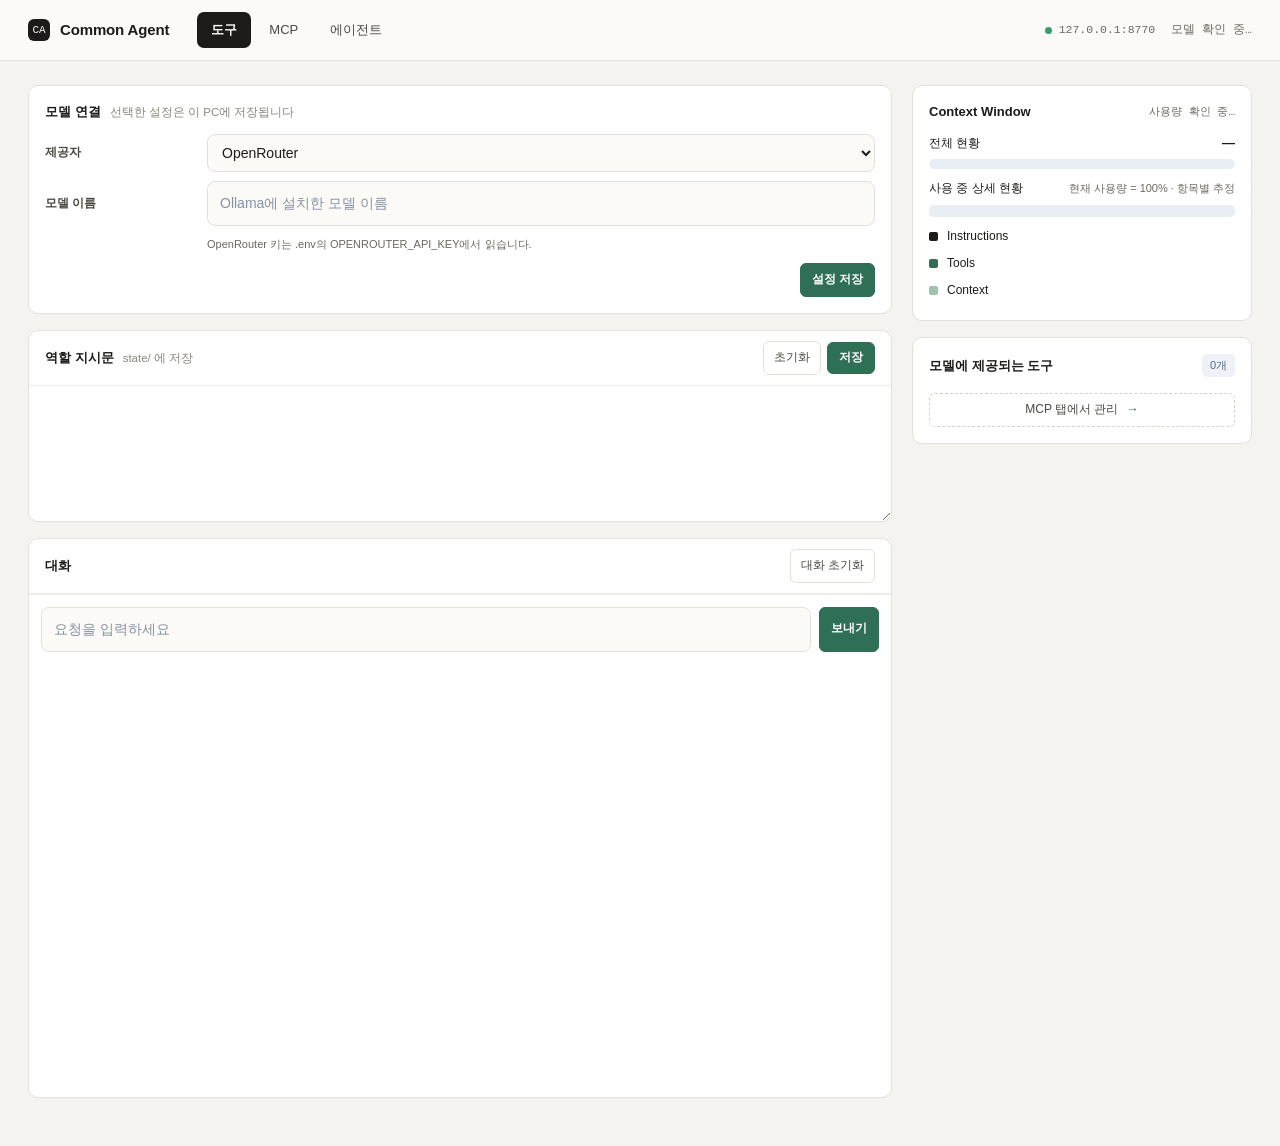
==== static/index.html @ 2d4fa10e "MCP 헤더·고정 인자·JSON 추가, 웹 검색 404 수정, 지침 팝업, HTML 미리보기 - MCP: 원격 서버 headers, stdio env, fixed_args(도구 인" ====
<!DOCTYPE html>
<html lang="ko">
<head>
<meta charset="utf-8">
<meta name="viewport" content="width=device-width, initial-scale=1">
<title>Common Agent</title>
<meta name="theme-color" content="#1428a0">
<link rel="icon" type="image/svg+xml" href="/static/favicon.svg">
<link rel="alternate icon" href="/static/favicon.ico">
<link rel="apple-touch-icon" sizes="180x180" href="/static/apple-touch-icon.png">
<link rel="manifest" href="/static/manifest.json">
<link rel="stylesheet" href="/static/style.css?v=agents-grid-18">
</head>
<body>
<header class="top">
  <div class="top-inner">
    <div class="brand"><span class="brand-mark">CA</span><span class="brand-name">Common Agent</span></div>
    <nav class="tabs" aria-label="주요 탭">
      <button class="tab on" data-tab="tools" aria-current="page">도구</button>
      <button class="tab" data-tab="mcp">MCP</button>
      <button class="tab" data-tab="agents" id="tabAgents">에이전트</button>
    </nav>
    <div class="top-meta"><span class="local-status"><i></i>127.0.0.1:8770</span><span id="headerModel">모델 확인 중…</span></div>
  </div>
</header>
<div id="errors" class="errors" role="alert" hidden></div>

<main class="panel on tools-layout" data-panel="tools">
  <section class="tools-main">
    <section class="card llm-settings-card" aria-labelledby="llmSettingsHeading">
      <div class="card-head"><div><h2 id="llmSettingsHeading">모델 연결</h2><span class="subtle">선택한 설정은 이 PC에 저장됩니다</span></div></div>
      <form id="llmSettingsForm" class="llm-settings-form">
        <label for="llmProvider">제공자</label>
        <select id="llmProvider"><option value="openrouter">OpenRouter</option><option value="ollama">Ollama</option></select>
        <label for="llmModel">모델 이름</label>
        <input id="llmModel" type="text" maxlength="160" autocomplete="off" placeholder="Ollama에 설치한 모델 이름" required>
        <div id="ollamaSettings" class="llm-ollama-settings" hidden>
          <label for="ollamaBaseUrl">Ollama API 주소</label>
          <input id="ollamaBaseUrl" type="text" inputmode="url" autocomplete="url" placeholder="http://localhost:11434/v1">
          <p class="hint">Ollama 주소는 앱 서버에서 접근합니다. 운영 서버와 Ollama가 다른 장비라면 localhost 대신 운영 서버에서 접근 가능한 주소를 입력하세요. 도구 호출을 지원하는 모델이 필요합니다.</p>
        </div>
        <p id="openRouterSettings" class="hint">OpenRouter 키는 .env의 OPENROUTER_API_KEY에서 읽습니다.</p>
        <div class="llm-settings-footer"><span id="llmSettingsNote" class="meta" aria-live="polite"></span><button class="primary" id="saveLlmSettings" type="submit">설정 저장</button></div>
      </form>
    </section>
    <section class="card prompt-card" id="roleCard">
      <div class="card-head"><div><h2>역할 지시문</h2><span class="subtle">state/ 에 저장</span></div><div class="head-actions"><button class="ghost" id="resetPrompt">초기화</button><button class="primary compact" id="savePrompt">저장</button></div></div>
      <label for="prompt" class="sr-only">AI가 요청을 처리할 때 따르는 역할 지시문</label>
      <textarea id="prompt" rows="5"></textarea>
    </section>

    <section class="card conversation-card">
      <div class="card-head"><div class="conversation-title"><h2>대화</h2><span class="subtle" id="chatCount"></span></div><button class="ghost" id="resetChat">대화 초기화</button></div>
      <div id="chatLog" class="chat-log" aria-label="저장된 대화"></div>
      <div id="answer" class="answer" aria-live="polite" hidden></div>
      <div id="calls" class="calls"></div>
      <label class="sr-only" for="message">도구를 사용해 처리할 요청</label>
      <div class="ask"><input id="message" type="text" placeholder="요청을 입력하세요" autocomplete="off"><button class="primary" id="send">보내기</button></div>
    </section>
  </section>

  <aside class="tools-sidebar">
    <section class="card context-card" id="contextCard" aria-labelledby="contextHeading">
    <div class="card-head"><h2 id="contextHeading">Context Window</h2><span class="section-tag" id="contextModel">사용량 확인 중…</span></div>
    <div class="context-row"><span>전체 현황</span><strong id="contextTotal">—</strong></div>
    <div class="context-track" id="contextCapacity" role="progressbar" tabindex="0" aria-label="최대 Context Window 대비 사용량" aria-valuemin="0" aria-valuemax="100" aria-valuenow="0" aria-describedby="contextNote">
      <div id="contextUsed" class="context-used"></div>
    </div>
    <div class="context-row"><span>사용 중 상세 현황</span><span class="context-caption">현재 사용량 = 100% · 항목별 추정</span></div>
    <div class="context-stack" role="group" aria-label="현재 사용량의 항목별 비중">
      <span id="contextInstructions" class="context-segment cw-instructions" tabindex="0" role="img"></span>
      <span id="contextTools" class="context-segment cw-tools" tabindex="0" role="img"></span>
      <span id="contextHistory" class="context-segment cw-context" tabindex="0" role="img"></span>
    </div>
    <div class="context-legend" aria-label="범례">
      <span id="legendInstructions" tabindex="0"><i class="cw-instructions" aria-hidden="true"></i>Instructions <b></b></span>
      <span id="legendTools" tabindex="0"><i class="cw-tools" aria-hidden="true"></i>Tools <b></b></span>
      <span id="legendContext" tabindex="0"><i class="cw-context" aria-hidden="true"></i>Context <b></b></span>
    </div>
    <p class="hint context-note" id="contextNote" aria-live="polite"></p>
    <div id="contextTooltip" class="context-tooltip" role="tooltip" hidden></div>
    </section>
    <section class="card active-tools-card">
      <div class="card-head"><h2>모델에 제공되는 도구</h2><span class="count" id="chipTools">0개</span></div>
      <div id="activeToolList" class="active-tool-list"></div>
      <button class="manage-link" id="goMcp">MCP 탭에서 관리 <span aria-hidden="true">→</span></button>
    </section>
  </aside>
</main>

<main class="panel mcp-layout" data-panel="mcp">
  <section class="mcp-main-column">
    <section class="card"><div class="card-head"><div><h2>MCP 서버</h2><span class="subtle">mcp_catalog.json · mcp_config.json</span></div></div><div id="mcpList" class="mcp-server-list"></div><p id="mcpNote" class="meta" aria-live="polite"></p></section>
    <section class="card" id="mcpAddCard"><div class="card-head"><div><h2>원격 서버 추가</h2><span class="subtle">Streamable HTTP</span></div></div>
      <form id="mcpAddForm" class="mcp-add">
        <label for="mcpName">서버 이름</label><input id="mcpName" type="text" maxlength="40" placeholder="예: my-docs" autocomplete="off" required>
        <label for="mcpUrl">서버 주소</label><input id="mcpUrl" type="text" inputmode="url" placeholder="https://example.com/mcp?key=${API_KEY}" autocomplete="off" required>
        <label for="mcpHeaders">추가 헤더 <span class="subtle">(선택)</span></label><textarea id="mcpHeaders" rows="3" spellcheck="false" autocomplete="off" placeholder="Authorization: Bearer ${API_KEY}&#10;X-Api-Key: ${MY_KEY}"></textarea>
        <label for="mcpFixedArgs">고정 인자 <span class="subtle">(선택)</span></label><textarea id="mcpFixedArgs" rows="2" spellcheck="false" autocomplete="off" placeholder="api_key: ${EXAMPLE_API_KEY}"></textarea>
        <div class="mcp-add-footer"><span>키는 주소나 헤더 값에 <code>${변수명}</code>으로 지정하면 연결 시 .env에서 읽습니다. 헤더는 한 줄에 하나, <code>이름: 값</code> 형식입니다. 고정 인자는 서버가 도구 인자로 인증값(<code>api_key</code> 등)을 받을 때 쓰며, 모든 도구 호출에 자동으로 들어가고 AI에게는 보이지 않습니다.</span><button class="primary" id="mcpAdd" type="submit">추가</button></div>
      </form>
      <form id="mcpJsonForm" class="mcp-add">
        <label for="mcpJson">JSON으로 추가</label><textarea id="mcpJson" rows="6" spellcheck="false" autocomplete="off" placeholder='{&#10;  "mcpServers": {&#10;    "my-docs": {&#10;      "url": "http://localhost:8005/mcp",&#10;      "headers": { "Authorization": "Bearer ${API_KEY}" }&#10;    }&#10;  }&#10;}'></textarea>
        <div class="mcp-add-footer"><span>위 칸 대신 <code>mcpServers</code> JSON을 그대로 붙여 넣어도 됩니다. 원격(<code>url</code>) 서버만 가능하고 <code>headers</code>, <code>fixed_args</code>를 함께 읽습니다. 키는 <code>${변수명}</code>으로 적으세요.</span><button class="primary" id="mcpJsonAdd" type="submit">JSON으로 추가</button></div>
      </form>
      <p id="mcpAddNote" class="meta" aria-live="polite"></p>
    </section>
  </section>
  <section class="mcp-tools-column">
    <section class="card"><div class="card-head"><h2>사용 가능한 도구</h2><span id="mergedCount" class="count">0개</span></div><div id="mergedTools" class="merged"></div></section>
    <section class="card excluded-card"><div class="card-head"><div><h2>제외된 도구</h2><span class="subtle">이 앱에서 호출하지 않음</span></div></div><div id="excludedTools" class="excluded-tools"></div></section>
  </section>
</main>

<main class="panel agents-layout" data-panel="agents">
  <aside class="agents-sidebar">
    <section class="card" id="processCard">
      <div class="card-head"><div><h2>에이전트 상태</h2><span class="subtle">연구원 프로세스</span></div><button class="icon-button" id="agentsRefresh" aria-label="에이전트 상태 새로 고침" title="새로 고침">↻</button></div>
      <div id="agentList"></div>
      <div class="head-actions agent-actions"><button class="ghost" id="agentsStartAll">모두 시작</button><button class="ghost" id="agentsStopAll">모두 종료</button></div>
    </section>
    <section class="card" id="filesCard">
      <div class="card-head"><div><h2>연구 자료</h2><span class="subtle">data/research/</span></div><label class="pick" for="fileInput" role="button" tabindex="0">파일 추가</label><input type="file" id="fileInput" accept=".csv,.txt,.json" multiple hidden></div>
      <p class="hint">CSV · TXT · JSON, 파일당 2MB까지</p><div id="fileList" class="files"></div><div id="fileNote" class="meta" aria-live="polite"></div>
    </section>
    <details class="card graph-card" id="progressCard"><summary><span>역할 연결 상태</span></summary>
    <svg id="graph" viewBox="0 0 640 240" role="img" aria-label="연구책임자와 두 연구원 사이의 통신">
  <path class="wire-base" d="M 294.53 61.85 L 165.47 142.15"></path>
  <path class="wire-base" d="M 345.47 61.85 L 474.53 142.15"></path>
  <path class="wire-none" d="M 170 158 L 470 158"></path>
  <rect class="wire-none-bg" x="254" y="145" width="132" height="25" rx="12"></rect>
  <text class="wire-none-tx" x="320" y="162">직접 통신 없음</text>
  <path id="flow" class="flow" d="" hidden></path>
  <circle id="packet" class="packet" r="6" hidden></circle>
  <g class="node" data-role="orchestrator">
    <circle class="halo" cx="320" cy="46" r="30"></circle>
    <circle class="disc" cx="320" cy="46" r="30"></circle>
    <text class="tag" x="320" y="46">책임</text>
    <text class="name" x="320" y="95">연구책임자</text>
    <text class="sub" x="320" y="114" data-sub="orchestrator">상태 확인 중</text>
  </g>
  <g class="node" data-role="research">
    <circle class="halo" cx="140" cy="158" r="30"></circle>
    <circle class="disc" cx="140" cy="158" r="30"></circle>
    <text class="tag" x="140" y="158">조사</text>
    <text class="name" x="140" y="207">자료조사 연구원</text>
    <text class="sub" x="140" y="226" data-sub="research">상태 확인 중</text>
  </g>
  <g class="node" data-role="experiment">
    <circle class="halo" cx="500" cy="158" r="30"></circle>
    <circle class="disc" cx="500" cy="158" r="30"></circle>
    <text class="tag" x="500" y="158">실험</text>
    <text class="name" x="500" y="207">실험수행 연구원</text>
    <text class="sub" x="500" y="226" data-sub="experiment">상태 확인 중</text>
  </g>
</svg>
    <div id="wire" class="wirebox" hidden><div class="wirebox-head"><span class="dir" id="wireDir"></span><span class="kind" id="wireKind"></span></div><pre id="wireText"></pre></div>
    </details>
  </aside>
  <section class="agents-main">
    <section class="card research-card" id="requestCard">
      <div class="card-head"><div><h2>연구 요청</h2><span class="subtle">연구책임자에게 요청</span></div></div>
      <label class="sr-only" for="question">연구 요청</label><textarea id="question" rows="5" placeholder="연구 질문과 조건을 입력하세요"></textarea>
      <div class="runrow"><button class="primary" id="startResearch">연구 시작</button><button class="stop" id="stopResearch" disabled>중지</button></div><div id="researchNote" class="meta" aria-live="polite"></div>
    </section>
    <section class="card prompt-card" id="rolePromptCard">
      <div class="card-head"><div><h2>연구원 지침</h2><span class="subtle" id="rolePromptSummary">state/ 에 저장</span></div>
        <div class="head-actions"><button class="ghost" id="openRolePrompt" type="button" aria-haspopup="dialog">지침 편집</button></div></div>
    </section>
    <dialog id="rolePromptDialog" aria-labelledby="rolePromptTitle">
      <div class="card-head"><div><h2 id="rolePromptTitle">연구원 지침</h2><span class="subtle" id="rolePromptState">state/ 에 저장</span></div>
        <div class="head-actions"><label class="sr-only" for="rolePromptRole">지침을 고칠 연구원</label><select id="rolePromptRole"></select><button class="ghost" id="resetRolePrompt" type="button">기본값으로</button><button class="primary compact" id="saveRolePrompt" type="button">저장</button><button class="ghost" id="closeRolePrompt" type="button" aria-label="닫기">닫기</button></div></div>
      <label for="rolePrompt" class="sr-only">선택한 연구원이 작업할 때 따르는 지침</label>
      <textarea id="rolePrompt" rows="16" maxlength="20000" spellcheck="false"></textarea>
      <p class="hint role-prompt-hint">저장하면 다음 위임부터 적용됩니다(연구원을 다시 띄울 필요 없음). 지침에는 역할 경계와 보고 규칙(실행하지 않은 수치를 만들지 않기 등)이 들어 있으니, 줄이거나 지울 때 확인하세요.</p>
      <div id="rolePromptNote" class="meta role-prompt-note" aria-live="polite"></div>
    </dialog>
    <section class="card" id="followCard" hidden>
      <div class="card-head"><div><h2>이어서 물어보기</h2><span class="subtle">기존 연구 문맥을 사용합니다</span></div><button class="ghost" id="resetSession">새 연구</button></div>
      <div class="qchips" id="followChips"></div>
      <label class="sr-only" for="followQuestion">후속 연구 요청</label><div class="ask"><input id="followQuestion" type="text" autocomplete="off" placeholder="조건을 바꾸거나 추가로 확인할 내용"><button class="primary" id="askFollow">이어서 질문</button></div>
    </section>
    <section class="card log-card" id="logCard"><div class="card-head"><div><h2>연구 진행</h2><span class="subtle">지시 · 보고 · 연구원 작업</span></div><div class="progress-actions"><span class="status" id="graphStatus" aria-live="polite">대기 중</span><button class="stop" id="stopResearchInline" hidden>중지</button></div></div><div id="researchLog" class="chat"></div></section>
  </section>
</main>

<script src="/static/app.js?v=tab-layout-reset-15"></script>
</body>
</html>
---- static/style.css ----
/* Common Agent: full-width role editor and focused conversation/tools workspace. */
:root { --blue:#1428a0; --blue-dark:#0e1c70; --ink:#202c40; --muted:#5b6a80;
  --line:#e0e6ef; --bg:#f5f7fb; --card:#fff; --warn:#b3261e; --soft:#f0f3fa; }
* { box-sizing:border-box; }
[hidden] { display:none !important; }
body { margin:0; background:var(--bg); color:var(--ink);
  font:14px/1.65 -apple-system,BlinkMacSystemFont,"Malgun Gothic","Apple SD Gothic Neo",sans-serif; }
button,input,textarea { font:inherit; }
button { border:1px solid var(--line); padding:8px 13px; min-height:38px;
  border-radius:7px; background:#fff; color:var(--ink); cursor:pointer; font-weight:600; }
button:disabled { cursor:default; opacity:.48; }
button:hover:not(:disabled) { background:var(--soft); }
button:focus-visible,summary:focus-visible,a:focus-visible,.pick:focus-visible {
  outline:3px solid #87a8fa; outline-offset:3px; }
a { color:var(--blue); }
.sr-only { position:absolute; width:1px; height:1px; padding:0; margin:-1px;
  overflow:hidden; clip:rect(0,0,0,0); white-space:nowrap; border:0; }
.top { background:var(--blue); color:#fff; }
.top-inner { display:flex; align-items:center; gap:22px; max-width:1000px;
  padding:12px 24px; margin:auto; }
.brand { font-size:19px; font-weight:750; letter-spacing:-.4px; white-space:nowrap; }
.brand span { display:block; font-size:10px; font-weight:400; color:#c8d2fb; letter-spacing:0; }
.tabs { display:flex; gap:5px; flex:1; }
.tab { border:0; padding:8px 17px; color:#d7e0ff; background:transparent; font-weight:500; }
.tab:hover:not(:disabled) { background:#ffffff18; color:#fff; }
.tab.on,.tab.on:hover:not(:disabled) { background:#fff; color:var(--blue-dark); font-weight:750;
  box-shadow:0 2px 5px #06135b24; }
.chips { display:flex; gap:12px; }
.chip { color:#e0e7ff; font-size:11px; white-space:nowrap; }
.panel { display:none; max-width:960px; margin:auto; padding:25px 24px 64px; }
.panel.on { display:block; }
.page-heading { margin-bottom:22px; }
.eyebrow { font-size:10px; letter-spacing:1.5px; color:var(--blue); font-weight:750; }
h1 { font-size:24px; line-height:1.4; letter-spacing:-.7px; margin:4px 0 6px; }
.page-heading p { margin:0; color:var(--muted); font-size:13px; }
.card { padding:20px; margin-bottom:14px; background:var(--card);
  border:1px solid var(--line); border-radius:12px; min-width:0; }
.card h2 { font-size:16px; line-height:1.5; margin:0; letter-spacing:-.3px; }
.card-head { display:flex; align-items:center; justify-content:space-between; gap:10px; flex-wrap:wrap; margin-bottom:10px; }
.hint { font-size:12px; color:var(--muted); margin:4px 0 13px; line-height:1.7; }
.section-tag { color:#697992; font-size:11px; }
.interaction-card { background:#fdfdff; border-color:#cbd6f2; box-shadow:0 3px 12px #1428a005; }
textarea,input[type=text] { display:block; width:100%; min-width:0; border:1px solid #ccd6e5;
  border-radius:7px; padding:10px 12px; color:var(--ink); background:#fff; font-size:14px; line-height:1.65; }
textarea { resize:vertical; }
textarea:focus,input[type=text]:focus { outline:2px solid #7e98e1; outline-offset:1px; border-color:var(--blue); }
input::placeholder,textarea::placeholder { color:#8591a2; }
.primary { background:var(--blue); color:#fff; border-color:var(--blue); }
.primary:hover:not(:disabled) { background:var(--blue-dark); }
.apply,.pick { background:#edf1fc; border:1px solid #d5dff7; color:var(--blue); }
.apply { margin-top:9px; }
.apply:hover:not(:disabled),.pick:hover { background:#e3eafb; }
.ghost { font-size:12px; color:var(--muted); background:#fff; padding:6px 10px; min-height:32px; font-weight:500; }
.ghost:hover:not(:disabled) { color:var(--blue); border-color:#bfcdec; }
.ask { display:flex; gap:8px; align-items:stretch; }
.ask input { flex:1; }
.ask button { flex-shrink:0; }
.ask .apply { margin:0; }
.meta { margin-top:8px; font-size:12px; color:var(--muted); overflow-wrap:anywhere; }
.meta:empty { display:none; }
.answer { margin-top:16px; padding:14px 16px; border-left:3px solid var(--blue);
  border-radius:0 7px 7px 0; background:#edf2ff; white-space:pre-wrap; overflow-wrap:anywhere; line-height:1.8; }
/* 마크다운으로 그린 글 — pre-wrap을 끄고 요소 간격으로 줄을 나눈다 */
.md { white-space:normal; }
.md > :first-child { margin-top:0; }
.md > :last-child { margin-bottom:0; }
.md p { margin:0 0 8px; }
.md ul,.md ol { margin:0 0 8px; padding-left:22px; }
.md li { margin:2px 0; }
.md h3,.md h4,.md h5,.md h6 { margin:10px 0 4px; font-size:14px; line-height:1.5; }
.md code { padding:1px 5px; border-radius:4px; background:#e3e9fb; font:12.5px/1.6 Consolas,monospace; }
.md pre { margin:6px 0 8px; padding:10px 12px; border-radius:6px; background:#e3e9fb; overflow:auto; }
.md pre code { padding:0; background:transparent; }
.md hr { border:0; border-top:1px solid var(--line); margin:8px 0; }
.md pre.math { font-family:Consolas,monospace; text-align:center; }
.md-table { border-collapse:collapse; margin:4px 0 8px; font-size:12.5px; max-width:100%; display:block; overflow-x:auto; }
.md-table th,.md-table td { border:1px solid #d5dce8; padding:4px 8px; text-align:left; vertical-align:top; white-space:nowrap; }
.md-table th { background:#eef2f8; font-weight:600; }
/* 긴 본문은 접어 두고 [더 보기]로 편다 */
.body.clamp { max-height:300px; overflow:hidden; position:relative; }
.body.clamp::after { content:""; position:absolute; left:0; right:0; bottom:0; height:56px;
  background:linear-gradient(to bottom, transparent, rgba(255,255,255,.95)); pointer-events:none; }
.more-btn { margin-top:6px; min-height:28px; padding:3px 12px; font-size:12px; font-weight:500; color:var(--blue);
  background:#fff; border-color:#d5dff7; }
.hint code { font:12px/1.6 Consolas,monospace; color:#3d4a63; }
.chat-log:empty { display:none; }
.chat-log { margin-top:12px; max-height:420px; overflow-y:auto; display:flex; flex-direction:column; gap:12px; }
.turn { display:flex; flex-direction:column; gap:6px; }
.turn-user { align-self:flex-end; max-width:85%; padding:8px 12px; border-radius:10px 10px 2px 10px;
  background:var(--blue); color:#fff; white-space:pre-wrap; overflow-wrap:anywhere; }
.turn-ai { align-self:flex-start; max-width:95%; padding:10px 13px; border-radius:10px 10px 10px 2px;
  background:#edf2ff; overflow-wrap:anywhere; }
.turn-calls > summary { font-size:12px; color:#50638b; cursor:pointer; }
.turn-calls > summary:hover { color:var(--blue); }
.calls:empty { display:none; }
.calls { margin-top:16px; }
.call { padding:12px 0; border-bottom:1px solid var(--line); font-size:13px; }
.call b { color:var(--blue); font-family:Consolas,monospace; overflow-wrap:anywhere; }
.badge,.count,.connection-status { display:inline-block; padding:2px 8px; border-radius:5px;
  background:#eef2f8; color:#556880; font-size:11px; font-weight:500; }
.badge { margin-left:8px; }
.call pre,.ev pre { margin:8px 0 0; background:#f6f8fc; padding:12px; border-radius:6px;
  font:12px/1.7 Consolas,monospace; white-space:pre-wrap; overflow-wrap:anywhere; }
/* Role instructions stay visible; conversation and tools are side by side. */
#roleCard > .hint { display:block; margin-bottom:10px; }
.tools-workspace { display:grid; grid-template-columns:minmax(0,1fr); gap:14px; align-items:stretch; margin-bottom:14px; }
.tools-workspace > .card { margin-bottom:0; min-width:0; }
.tools-workspace .ask { flex-wrap:wrap; }
.tools-workspace .ask input { flex-basis:100%; }
.tools-workspace .ask button { margin-left:auto; }
.tools-workspace .card-head { align-items:flex-start; }
.tool { border-top:1px solid var(--line); padding:13px 0; }
.tool:last-child { padding-bottom:0; }
.tool-head { display:flex; align-items:center; flex-wrap:wrap; gap:4px 10px; margin-bottom:8px; }
.tool-name { font:600 13px/1.6 Consolas,monospace; color:var(--blue); overflow-wrap:anywhere; }
.tool-meta { color:var(--muted); font-size:11px; }
.tool-editor { padding:0; }
.tool textarea { font-size:13px; padding:7px 10px; line-height:1.5; }
/* API 호출 내역 — 보낸 것(파랑) · 받은 것(회색) · 앱이 실행한 도구(호박) */
.trace-step { margin-top:10px; border:1px solid var(--line); border-radius:7px; overflow:hidden; }
.trace-step summary { padding:9px 12px; background:#f7f9fd; font-size:13px; font-weight:600; cursor:pointer; list-style:none; }
.trace-step summary::-webkit-details-marker { display:none; }
.trace-step summary::before { content:"▸"; display:inline-block; width:14px; color:#8a97ad; transition:transform .15s; }
.trace-step[open] summary::before { transform:rotate(90deg); }
.trace-step.req summary { color:var(--blue); border-left:3px solid var(--blue); }
.trace-step.res summary { color:#46505f; border-left:3px solid #72859d; }
.trace-step.tool summary { color:#956315; border-left:3px solid #c58a21; background:#fdf9f1; }
.trace-sub { display:block; margin:2px 0 0 14px; font-size:11px; font-weight:400; color:var(--muted); overflow-wrap:anywhere; }
.trace-step pre { margin:0; padding:12px 14px; max-height:380px; overflow:auto; border-top:1px solid var(--line);
  font:12px/1.65 Consolas,monospace; white-space:pre-wrap; overflow-wrap:anywhere; background:#fff; color:#3d4a63; }
/* JSON 색 — 키 파랑, 문자열 초록, 숫자 호박, true/false/null 보라, 괄호·쉼표 회색 */
.j-key { color:#1a3fa8; font-weight:600; }
.j-str { color:#1f6f4f; }
.j-num { color:#a5540e; }
.j-lit { color:#7a3fb0; font-weight:600; }
.j-punct { color:#8a97ad; }
.j-label { display:inline-block; margin:2px 0 1px; padding:1px 7px; border-radius:4px; background:#fdf3e4; color:#956315; font-weight:700; }
.edited { color:#956315; background:#fff4d9; border-radius:4px; padding:1px 6px; font-size:10px; }
.notes-path { margin:-3px 0 10px; color:var(--muted); font-size:12px; overflow-wrap:anywhere; }
.notes-path code { font-size:11px; color:var(--ink); }
.notes { overflow-x:auto; }
.notes-table { width:100%; border-collapse:collapse; table-layout:fixed; font-size:13px; }
.notes-table th,.notes-table td { padding:9px 12px; border-bottom:1px solid var(--line); text-align:left; vertical-align:top; overflow-wrap:anywhere; }
.notes-table thead th { background:var(--soft); color:var(--muted); font-size:12px; }
.notes-table th:first-child { width:24%; }
.notes-table tbody th { font-weight:600; }
.notes-table tbody td { color:#55657c; }
.notes-table tbody tr:last-child > * { border-bottom:0; }
.notes-table .empty { text-align:center; }
.empty { padding:18px 12px; color:var(--muted); font-size:13px; border-radius:7px; background:#f6f8fc; text-align:center; }
.server { display:flex; align-items:center; gap:14px; padding:14px 0; border-top:1px solid var(--line); }
.server:last-child { padding-bottom:0; }
.server .body { flex:1; min-width:0; }
.server .body b { display:block; font-size:14px; }
.server .body > span { display:block; font-size:12px; color:var(--muted); overflow-wrap:anywhere; }
.server .body .connection-status { display:inline-block; margin:6px 0 0; font-size:11px; }
.connection-status.connected { color:#236d58; background:#eaf6f0; }
.server > button { flex-shrink:0; }
.mcp-add { display:grid; grid-template-columns:auto minmax(0,1fr); gap:8px 12px; align-items:center; margin-top:4px; }
.mcp-add label { font-size:13px; font-weight:600; }
.mcp-add input, .mcp-add textarea { min-width:0; }
.mcp-add textarea { width:100%; font:12px/1.5 Consolas,monospace; resize:vertical; }
.mcp-add button { grid-column:2; justify-self:end; }
.server .tools { margin-top:3px; font:11px/1.6 Consolas,"Malgun Gothic",monospace; color:#52637b; }
.down { color:#687990; font-size:11px; font-weight:400; margin-left:6px; }
.up-label { color:#236d58; font-size:11px; font-weight:500; margin-left:6px; }
.merged { display:flex; flex-direction:column; }
.merged-tool { padding:13px 0; border-top:1px solid var(--line); }
.merged-head { display:flex; align-items:center; gap:8px; flex-wrap:wrap; }
.merged code { font:600 13px/1.6 Consolas,monospace; color:var(--blue); overflow-wrap:anywhere; }
.merged-tool p { margin:5px 0 0; color:#4e5f76; font-size:13px; overflow-wrap:anywhere; }
.section-links { display:flex; gap:8px 18px; flex-wrap:wrap; margin:-8px 0 18px; }
.section-links a { font-size:12px; color:#50638b; text-decoration:none; border-bottom:1px solid #cbd5e8; }
.section-links a:hover { color:var(--blue); }
.runrow { display:flex; gap:8px; margin-top:10px; }
.runrow .primary { flex:1; }
.stop { color:var(--warn); border-color:#e6c3bf; }
.stop:hover:not(:disabled) { background:#fff0ee; }
.pick { padding:6px 12px; border-radius:6px; font-size:12px; cursor:pointer; white-space:nowrap; }
.file { display:flex; align-items:center; gap:10px; padding:11px 0; border-top:1px solid var(--line); }
.file .nm { flex:1; min-width:0; overflow-wrap:anywhere; font:12px/1.6 Consolas,monospace; }
.file .sz { color:var(--muted); font-size:11px; white-space:nowrap; }
.file .del { border:0; color:#66768c; min-height:30px; width:30px; padding:4px; background:transparent; }
.file .del:hover { color:var(--warn); background:#fff0ee; }
.drop { outline:2px dashed var(--blue); outline-offset:3px; }
.log { display:flex; flex-direction:column; gap:12px; }
.log:empty::before { content:"연구를 시작하면 지시와 보고가 여기에 표시됩니다.";
  padding:18px 12px; text-align:center; background:#f6f8fc; border-radius:7px; color:var(--muted); font-size:13px; }
/* 실행 기록 대화방 — 책임자는 왼쪽(파랑), 연구원은 오른쪽(역할 색), 결론은 가운데(초록) */
.chat { display:flex; flex-direction:column; gap:10px; }
.chat:empty::before { content:"연구를 시작하면 지시와 보고가 대화처럼 쌓입니다.";
  padding:18px 12px; text-align:center; background:#f6f8fc; border-radius:7px; color:var(--muted); font-size:13px; }
.bubble { max-width:92%; min-width:0; padding:10px 14px 11px; border:1px solid var(--line); border-radius:12px; background:#fff; }
.bubble.user { align-self:flex-start; max-width:80%; border:1px dashed #c5cfe3; background:#f8f9fc; border-top-left-radius:4px; }
.bubble.to { align-self:flex-start; border-left:3px solid var(--blue); background:#f3f6ff; border-top-left-radius:4px; }
.bubble.from { align-self:flex-end; border-right:3px solid #72859d; background:#f8f9fa; border-top-right-radius:4px; }
.bubble.from.research { border-right-color:#0F7B6C; background:#f1f8f6; }
.bubble.from.experiment { border-right-color:#B26A00; background:#fdf7ee; }
.bubble.from.fail { border-right-color:var(--warn); background:#fff0ee; }
.bubble.final { align-self:center; max-width:100%; width:100%; border-left:3px solid #298066; background:#f2faf6; }
.bubble.typing { opacity:.85; }
.bubble.typing .body { color:var(--muted); font-style:italic; }
.bubble .who { display:flex; flex-wrap:wrap; align-items:baseline; gap:3px 10px; margin-bottom:5px; font-size:12px; font-weight:700; color:#46505f; }
.bubble.user .who { color:#6a7b92; }
.bubble.to .who { color:var(--blue); }
.bubble.research .who { color:#0F7B6C; }
.bubble.experiment .who { color:#B26A00; }
.bubble.final .who { color:#1f7a3d; }
.bubble.fail .who { color:var(--warn); }
.bubble .kind { padding:1px 7px; border-radius:4px; border:1px solid var(--line); background:#fff; font-size:10px; font-weight:500; color:var(--muted); }
.bubble .stat { font-size:11px; font-weight:400; color:var(--muted); }
.bubble .body { font-size:13px; line-height:1.7; overflow-wrap:anywhere; }
.bubble .searches { margin-top:6px; font-size:11px; color:var(--muted); }
.bubble details { margin-top:8px; }
.bubble details > summary { font-size:12px; color:#50638b; cursor:pointer; }
.bubble details > summary:hover { color:var(--blue); }
.bubble .trace { margin-top:4px; }
.bubble .trace-step pre { max-height:260px; }
.did { margin-top:8px; border:1px solid var(--line); border-radius:7px; overflow:hidden; background:#fff; }
.did-head { padding:6px 10px; background:#f7f9fd; font:600 12px/1.6 Consolas,monospace; color:var(--ink); }
.did-head span { margin-left:8px; font:400 11px/1.6 -apple-system,BlinkMacSystemFont,"Malgun Gothic",sans-serif; color:var(--muted); }
.did-head .errmark { color:var(--warn); }
.did pre { margin:0; padding:10px; max-height:260px; overflow:auto; border-top:1px solid var(--line);
  font:12px/1.6 Consolas,monospace; white-space:pre-wrap; overflow-wrap:anywhere; color:#3d4a63; }
.did pre.code { background:#1f2430; color:#e6e9f0; }
.did pre.errtext { color:var(--warn); }
.did-sub { padding:3px 10px; border-top:1px solid var(--line); background:#fbfcfe; font-size:11px; color:var(--muted); }
/* 예시 질문 칩과 상태 카드의 버튼 묶음 */
.qchips { display:flex; flex-wrap:wrap; gap:6px; margin-bottom:8px; }
.qchips:empty { display:none; }
.qchip { min-height:30px; padding:4px 11px; border-radius:999px; border:1px solid #d5dff7; background:#eef2fc; color:var(--blue); font-size:12px; font-weight:500; }
.qchip:hover:not(:disabled) { background:#e3eafb; }
.head-actions { display:flex; gap:6px; flex-wrap:wrap; }
.round { padding:9px 12px; background:#eaf0ff; border-radius:6px; color:var(--blue); font-weight:600; font-size:12px; }
.ev { padding:12px; border:1px solid var(--line); border-radius:7px; }
.ev b { font-size:13px; }
.ev.to { border-left:3px solid var(--blue); }
.ev.from { border-left:3px solid #72859d; }
.ev.final { border-left:3px solid #298066; background:#f2faf6; }
.ev pre { max-height:300px; overflow:auto; }
.errors { max-width:912px; margin:14px auto 0; padding:12px 16px; border-radius:8px;
  background:#fff0ee; border:1px solid #edc7c1; color:var(--warn); font-size:13px; overflow-wrap:anywhere; }
/* ── 에이전트 그래프 ─────────────────────────────────── */
/* 세 마디를 삼각형으로 두고, 오가는 것을 변 위에 그린다.
   색은 역할마다 하나씩 — 책임자 파랑, 조사 청록, 실험 주황. */
.graph-card { margin-bottom: 14px; }
.graph-card .status {
  font-size: 12px; color: var(--muted);
  border: 1px solid var(--line); border-radius: 999px; padding: 3px 12px;
}
.graph-card .status.busy { color: var(--blue); border-color: #b9c4e8; background: #eef1f8; }
.graph-card .status.done { color: #1f7a3d; border-color: #bfe0c9; background: #f2f9f4; }
.graph-card .status.fail { color: var(--warn); border-color: #f3c6c2; background: #fdeceb; }

#graph { display: block; width: 100%; max-width: 640px; margin: 0 auto; height: auto; max-height: 240px; }
/* SVG 안에서는 hidden 속성을 브라우저 기본 스타일에 맡기지 않고 직접 정한다 */
#graph [hidden] { display: none; }

.wire-base { stroke: #d3d9e6; stroke-width: 3; fill: none; }
.wire-none { stroke: #d3d9e6; stroke-width: 2; stroke-dasharray: 3 7; fill: none; }
.wire-none-bg { fill: var(--card); }
.wire-none-tx { fill: #6a7b92; font-size: 12px; text-anchor: middle; dominant-baseline: middle; }

/* 오가는 중인 변. 파선을 움직여 방향을 나타낸다 */
.flow { fill: none; stroke-width: 4; stroke-linecap: round; stroke-dasharray: 9 13; }
.flow.moving { animation: flow .8s linear infinite; }
@keyframes flow { to { stroke-dashoffset: -22; } }
.packet { stroke: #fff; stroke-width: 2; }

.node .disc { fill: #fff; stroke: #ccd4e4; stroke-width: 3; }
.node .halo { fill: #1428A0; opacity: 0; transform-box: fill-box; transform-origin: center; }
.node .tag  { font-size: 17px; font-weight: 700; fill: #6a7b92; text-anchor: middle; dominant-baseline: middle; }
.node .name { font-size: 14px; font-weight: 700; fill: var(--ink); text-anchor: middle; }
.node .sub  { font-size: 11.5px; fill: var(--muted); text-anchor: middle; }

/* 역할 색 — 떠 있으면 역할 색을 띤다 */
.node.up[data-role="orchestrator"] .disc { stroke: #1428A0; }
.node.up[data-role="orchestrator"] .tag  { fill: #1428A0; }
.node.up[data-role="research"]     .disc { stroke: #0F7B6C; }
.node.up[data-role="research"]     .tag  { fill: #0F7B6C; }
.node.up[data-role="experiment"]   .disc { stroke: #B26A00; }
.node.up[data-role="experiment"]   .tag  { fill: #B26A00; }

.node[data-role="research"]   .halo { fill: #0F7B6C; }
.node[data-role="experiment"] .halo { fill: #B26A00; }

/* 꺼져 있는 마디 */
.node.off .disc { stroke: #becadd; stroke-dasharray: 5 5; }
.node.off .tag, .node.off .name { fill: #687991; }

/* 지금 일하는 마디 — 테두리를 굵히고, 옅게 채우고, 잔물결을 낸다.
   잔물결은 움직임이므로 멈춘 화면에서도 알아보도록 채우기를 함께 쓴다. */
.node.active .disc { stroke-width: 5; }
.node.active[data-role="orchestrator"] .disc { fill: #eef1f8; }
.node.active[data-role="research"]     .disc { fill: #e8f4f1; }
.node.active[data-role="experiment"]   .disc { fill: #fdf3e4; }
.node.active .halo { animation: pulse 1.6s ease-out infinite; }
@keyframes pulse {
  0%   { transform: scale(1);    opacity: .38; }
  100% { transform: scale(1.75); opacity: 0; }
}

/* 오간 내용 */
.wirebox {
  margin: 6px auto 0; max-width: 760px;
  border: 1px solid var(--line); border-radius: 8px; overflow: hidden;
}
.wirebox-head {
  display: flex; align-items: center; justify-content: space-between; gap: 12px;
  padding: 8px 12px; background: #f7f9fd; border-bottom: 1px solid var(--line);
}
.wirebox-head .dir { font-size: 13px; font-weight: 700; color: var(--blue); }
.wirebox-head .kind { font-size: 11px; color: var(--muted); }
.wirebox.back .wirebox-head { background: #f8f9fa; }
.wirebox.back .wirebox-head .dir { color: #46505f; }
.wirebox.fail .wirebox-head { background: #fdeceb; }
.wirebox.fail .wirebox-head .dir { color: var(--warn); }
.wirebox pre {
  margin: 0; padding: 10px 12px; max-height: 190px; overflow-y: auto;
  white-space: pre-wrap; word-break: break-word;
  font: 12px/1.55 Consolas, monospace; color: #333;
}

@media (prefers-reduced-motion: reduce) {
  .flow.moving, .node.active .halo { animation: none; }
}


@media (max-width:800px) {
  .top-inner { padding:11px 16px; gap:16px; }
  .brand span { display:none; }
  .tab { padding:8px 14px; }
  .chips { gap:9px; }
  .panel { padding:22px 16px 50px; }
  .card { padding:18px; }
  .errors { margin:12px 16px 0; }
}
@media (max-width:520px) {
  .bubble,.bubble.user { max-width:100%; }
  .top-inner { flex-wrap:wrap; gap:8px 16px; padding:10px 12px; }
  .brand { font-size:17px; }
  .tabs { order:3; flex-basis:100%; }
  .tab { flex:1; }
  .chips { margin-left:auto; }
  .panel { padding:18px 12px 40px; }
  h1 { font-size:22px; }
  .card { padding:16px; }
  .section-tag { display:none; }
  .ask { flex-wrap:wrap; }
  .ask input { flex-basis:100%; }
  .ask button { margin-left:auto; }
  .server { gap:8px; }
  .wirebox-head { flex-wrap:wrap; }
}

/* Single-column conversation layout at all screen sizes. */
@media (max-width:800px) {
  .tools-workspace { gap:12px; }
  .tools-workspace > .card { padding:14px; }
}

/* 도구 탭 Context Window 계기판 */
.context-card { border-top:3px solid var(--blue); }
.context-row { display:flex; justify-content:space-between; align-items:baseline; gap:8px; flex-wrap:wrap; font-size:12px; margin:12px 0 7px; }
.context-row strong { font-variant-numeric:tabular-nums; font-size:13px; }
.context-caption { color:var(--muted); font-size:11px; }
.context-track,.context-stack { background:#e9edf4; border-radius:6px; height:18px; overflow:hidden; }
.context-used { height:100%; width:0; background:var(--blue); transition:width .25s; }
.context-track.near-limit .context-used { background:#b26a00; }
.context-track.over-limit .context-used { background:var(--warn); }
.context-stack { display:flex; height:26px; }
.context-segment { display:flex; align-items:center; justify-content:center; overflow:hidden; white-space:nowrap; color:#fff; font-size:11px; font-weight:600; min-width:0; }
.cw-instructions { background:#1428a0; }
.cw-tools { background:#0f7b6c; }
.cw-context { background:#996000; }
.context-legend { display:flex; flex-wrap:wrap; gap:8px 22px; margin:10px 0; font-size:12px; }
.context-legend > span { display:inline-flex; align-items:center; gap:6px; cursor:help; }
.context-legend i { display:inline-block; width:9px; height:9px; border-radius:2px; }
.context-legend b { font-weight:500; color:var(--muted); font-size:11px; }
.context-note { margin:3px 0 0; }
.context-card [tabindex]:focus-visible { outline:3px solid #87a8fa; outline-offset:2px; }
.context-tooltip { position:fixed; z-index:100; max-width:min(320px,calc(100vw - 24px)); padding:10px 12px; border-radius:8px; background:#202c40; color:#fff; font-size:12px; line-height:1.6; white-space:pre-line; pointer-events:none; box-shadow:0 4px 16px #202c4030; }
@media (max-width:600px) { .context-legend { gap:8px 14px; } .context-row strong { font-size:12px; } }

/* Common Agent workspace — warm, compact layout from the supplied design. */
:root {
  --blue:#2f6f55; --blue-dark:#1f4f3c; --ink:#1c1b19; --muted:#6b6860;
  --line:#e3e0d8; --bg:#f4f3ef; --card:#fff; --warn:#a3532b; --soft:#f1efea;
}
body { background:var(--bg); color:var(--ink); font-family:Pretendard,-apple-system,BlinkMacSystemFont,"Malgun Gothic",sans-serif; }
button,input,textarea { font-family:inherit; }
button { border-radius:7px; }
.top { background:#fbfaf7; color:var(--ink); border-bottom:1px solid var(--line); }
.top-inner { width:100%; max-width:1420px; min-height:60px; padding:0 28px; gap:28px; }
.brand { display:flex; align-items:center; gap:10px; font-size:15px; font-weight:700; letter-spacing:-.15px; }
.brand span { display:inline; color:inherit; font-size:inherit; font-weight:inherit; letter-spacing:inherit; }
.brand-mark { width:22px; height:22px; display:grid!important; place-items:center; border-radius:6px; background:var(--ink); color:#f4f3ef!important; font:500 11px/1 Consolas,monospace!important; }
.tabs { flex:0 0 auto; gap:4px; }
.tab { min-height:34px; padding:7px 14px; border-radius:7px; color:#4a4842; font-size:13px; font-weight:500; }
.tab:hover:not(:disabled) { background:#f1efea; color:var(--ink); }
.tab.on,.tab.on:hover:not(:disabled) { background:var(--ink); color:#fff; box-shadow:none; }
.top-meta { display:flex; align-items:center; gap:16px; margin-left:auto; color:var(--muted); font:11.5px/1.4 Consolas,monospace; }
.local-status { display:flex; align-items:center; gap:7px; white-space:nowrap; }
.local-status i { width:7px; height:7px; border-radius:50%; background:#3b9a6e; }
.errors { max-width:1360px; }
.panel { width:100%; max-width:1420px; padding:24px 28px 48px; margin:0 auto; }
.panel.on { display:block; }
.card { margin:0; padding:16px; border-color:var(--line); border-radius:10px; box-shadow:none; }
.card h2 { font-size:13px; font-weight:650; letter-spacing:0; }
.card-head { margin-bottom:12px; }
.card-head > div:first-child { display:flex; align-items:baseline; gap:9px; min-width:0; }
.subtle { color:#8a877e; font-size:11.5px; font-weight:400; }
.section-tag { color:var(--muted); font:11px/1.5 Consolas,monospace; }
button { min-height:34px; padding:6px 11px; border-color:var(--line); border-radius:6px; color:#4a4842; font-size:12px; font-weight:500; }
button:hover:not(:disabled) { background:#f7f6f2; }
.primary { background:var(--blue); color:#fff; border-color:var(--blue); font-weight:600; }
.primary:hover:not(:disabled) { background:var(--blue-dark); }
.ghost { background:#fff; color:#4a4842; }
.compact { min-height:30px; padding:5px 11px; }
.head-actions { display:flex; align-items:center; gap:6px; margin-left:auto; }
.hint { color:var(--muted); }
textarea,input[type=text] { border-color:var(--line); border-radius:8px; background:#fbfaf7; color:var(--ink); }
textarea:focus,input[type=text]:focus { outline:2px solid #a8c9b7; border-color:var(--blue); }
select { min-height:38px; width:100%; padding:8px 10px; border:1px solid var(--line); border-radius:8px; background:#fbfaf7; color:var(--ink); font:inherit; }
select:focus { outline:2px solid #a8c9b7; border-color:var(--blue); }
.llm-settings-form { display:grid; grid-template-columns:150px minmax(0,1fr); align-items:center; gap:9px 12px; }
.llm-settings-form > label,.llm-ollama-settings > label { color:#4a4842; font-size:12px; font-weight:600; }
.llm-settings-form > .hint { grid-column:2; margin:0; font-size:11px; }
.llm-ollama-settings { grid-column:1/-1; display:grid; grid-template-columns:150px minmax(0,1fr); align-items:center; gap:9px 12px; }
.llm-ollama-settings .hint { grid-column:2; margin:0; font-size:11px; }
.llm-settings-footer { grid-column:1/-1; display:flex; justify-content:space-between; align-items:center; gap:12px; }
.llm-settings-footer .meta { margin:0; }
.llm-settings-footer button { margin-left:auto; }
.tools-layout.panel.on { display:grid; grid-template-columns:minmax(0,1fr) 340px; align-items:start; gap:20px; }
.tools-main,.tools-sidebar,.mcp-main-column,.mcp-tools-column,.agents-sidebar,.agents-main { display:flex; flex-direction:column; gap:16px; min-width:0; }
.prompt-card { padding:0; overflow:hidden; }
.prompt-card .card-head { min-height:47px; padding:10px 16px; margin:0; border-bottom:1px solid #eeece6; }
.prompt-card textarea { display:block; width:100%; min-height:92px; padding:12px 16px; border:0; border-radius:0 0 10px 10px; resize:vertical; background:#fff; font-size:13.5px; line-height:1.65; }
.conversation-card { display:flex; flex-direction:column; min-height:560px; padding:0; overflow:hidden; }
.conversation-card > .card-head { min-height:47px; padding:10px 16px; margin:0; border-bottom:1px solid #eeece6; }
.conversation-title { align-items:center!important; gap:10px!important; }
.chat-log { flex:1; min-height:280px; max-height:none; margin:0; padding:20px; gap:20px; overflow:auto; }
.chat-empty { margin:auto; padding:28px 12px; color:#8a877e; text-align:center; font-size:13px; line-height:1.8; }
.turn { gap:18px; }
.turn-message { display:flex; flex-direction:column; gap:7px; }
.turn-who { color:#8a877e; font:500 10px/1.3 Consolas,monospace; letter-spacing:.06em; }
.turn-user,.turn-ai { align-self:stretch; max-width:none; padding:0; border-radius:0; background:transparent; color:var(--ink); font-size:14px; line-height:1.75; overflow-wrap:anywhere; }
.turn-ai { padding-bottom:10px; }
.turn-calls { margin-top:4px; }
.turn-calls > summary { color:var(--blue); font-size:11.5px; }
.ask { padding:12px; border-top:1px solid #eeece6; }
.ask input { background:#fbfaf7; }
.tools-sidebar .card-head { margin-bottom:8px; }
.context-card { border-top:1px solid var(--line); }
.context-card .card-head { align-items:center; }
.context-row { margin:10px 0 6px; }
.context-track,.context-stack { border-radius:5px; }
.context-track { height:10px; }
.context-stack { height:12px; }
.context-used { background:var(--ink); }
.cw-instructions { background:var(--ink); }
.cw-tools { background:var(--blue); }
.cw-context { background:#9cc3ae; }
.context-legend { flex-direction:column; gap:7px; margin:10px 0 4px; }
.context-legend > span { display:grid; grid-template-columns:10px 1fr auto; gap:8px; cursor:help; }
.context-note { font-size:11px; line-height:1.55; }
.active-tools-card { padding:16px; }
.active-tool { display:flex; align-items:center; gap:8px; padding:8px 0; border-top:1px solid #f1efea; font-size:11.5px; }
.active-tool code { min-width:0; overflow-wrap:anywhere; font:500 11.5px/1.5 Consolas,monospace; }
.active-tool span { margin-left:auto; color:#8a877e; text-align:right; }
.manage-link { width:100%; margin-top:8px; border:1px dashed #d6d2c7; background:transparent; color:#4a4842; }
.manage-link span { margin-left:5px; color:var(--blue); }
.mcp-layout.panel.on { display:grid; grid-template-columns:minmax(0,1fr) minmax(0,1fr); align-items:start; gap:20px; }
.mcp-server-list { display:flex; flex-direction:column; }
.server { gap:12px; padding:12px 0; border-top:1px solid #f1efea; }
.server .body b { font-size:13.5px; }
.server .body > span { font-size:11.5px; }
.server > button { min-width:62px; }
.mcp-add { grid-template-columns:1fr; gap:8px; }
.mcp-add label { margin-top:2px; color:#4a4842; font-size:11.5px; }
.mcp-add input { width:100%; }
.mcp-add-footer { display:flex; align-items:center; gap:12px; margin-top:4px; }
.mcp-add-footer span { flex:1; color:#8a877e; font-size:11px; line-height:1.55; }
.mcp-add-footer code { color:#4a4842; font:11px Consolas,monospace; }
.mcp-add-footer button { min-width:78px; }
.merged-tool,.excluded-tool { padding:10px 0; border-top:1px solid #f1efea; }
.merged-head { flex-wrap:nowrap; gap:9px; }
.merged code,.excluded-tool code { color:var(--ink); font:500 12.5px/1.5 Consolas,monospace; overflow-wrap:anywhere; }
.tool-source,.excluded-tool > div > span { color:#8a877e; font-size:11.5px; }
.merged-head .remove-tool { min-height:28px; margin-left:auto; padding:4px 9px; }
.builtin-tag { margin-left:auto; color:#8a877e; font-size:11px; }
.excluded-card { border-style:dashed; background:#fbfaf7; }
.excluded-card .card-head { padding-bottom:10px; border-bottom:1px dashed #ddd8cc; }
.excluded-tool { display:flex; align-items:center; gap:10px; }
.excluded-tool > div { display:flex; align-items:center; flex-wrap:wrap; gap:10px; min-width:0; }
.excluded-tool code { color:#6b6860; text-decoration:line-through; }
.excluded-tool button { margin-left:auto; border-color:var(--blue); color:var(--blue); }
.excluded-empty { background:transparent; }
.empty { background:#f7f6f2; color:#8a877e; }
main.panel.agents-layout.on[data-panel="agents"] {
  display:grid !important;
  grid-template-columns:300px minmax(0,1fr);
  align-items:start;
  gap:20px;
  position:relative;
  width:100% !important;
  max-width:none !important;
  margin:0 !important;
}
main.panel.agents-layout.on[data-panel="agents"] > .agents-sidebar {
  width:auto !important;
  min-width:0;
}
main.panel.agents-layout.on[data-panel="agents"] > .agents-main {
  position:static !important;
  width:auto !important;
  min-width:0;
}
.agents-sidebar,.agents-main { gap:14px; }
#rolePromptDialog .head-actions { flex-wrap:nowrap; }
#rolePromptDialog .head-actions select { width:auto; max-width:150px; min-height:30px; padding:4px 8px; border:1px solid var(--line); border-radius:8px; background:#fbfaf7; color:var(--ink); font-size:12.5px; }
#rolePromptDialog textarea { min-height:200px; font-family:Consolas,"Malgun Gothic",monospace; font-size:13px; }
#rolePromptDialog .role-prompt-hint { margin:0; padding:9px 16px; border-top:1px solid #eeece6; font-size:11.5px; }
#rolePromptDialog .role-prompt-note { margin:0; padding:0 16px 10px; }
.agent-actions { margin:12px 0 0; padding-top:11px; border-top:1px solid #f1efea; }
#agentList .server { align-items:flex-start; gap:8px; }
#agentList .body b { font-size:12.5px; }
#agentList .body > span { font-size:11px; }
#agentList .tools { line-height:1.5; overflow-wrap:anywhere; }
#agentList button { min-width:52px; min-height:29px; padding:4px 8px; }
.up-label,.down { font-size:10px; }
#filesCard .card-head { align-items:center; }
#filesCard .card-head > div:first-child { flex-direction:column; align-items:flex-start; gap:2px; }
#filesCard .hint { margin:0 0 8px; font-size:11px; }
.pick { padding:6px 9px; border-radius:6px; color:var(--blue); cursor:pointer; }
.file { gap:7px; padding:9px 0; }
.file .nm { font-size:11px; }
.file .del { color:var(--warn); }
.graph-card { padding:12px; }
.graph-card > summary { display:flex; align-items:center; justify-content:space-between; cursor:pointer; list-style:none; font-size:12px; font-weight:600; }
.graph-card > summary::-webkit-details-marker { display:none; }
.graph-card > summary::after { content:"＋"; margin-left:8px; color:#8a877e; }
.graph-card[open] > summary { margin-bottom:10px; }
.graph-card[open] > summary::after { content:"−"; }
#graph { max-width:100%; max-height:180px; }
.graph-card .wirebox { margin-top:8px; }
.research-card { padding:16px; }
.research-card .qchips { margin:0 0 8px; }
.research-card textarea { min-height:132px; font-size:13px; }
.runrow { margin-top:9px; }
.runrow .primary { flex:0 0 auto; }
.runrow .stop { margin-left:auto; }
.log-card { min-height:360px; }
.log-card .chat { min-height:180px; }
.progress-actions { display:flex; align-items:center; gap:8px; margin-left:auto; }
.progress-actions .status { padding:3px 9px; border:1px solid var(--line); border-radius:999px; background:#fbfaf7; color:var(--muted); font-size:11px; white-space:nowrap; }
.progress-actions .status.busy { color:var(--blue); border-color:#b9d3c4; background:#edf5f0; }
.progress-actions .status.done { color:#236d58; border-color:#bfd8c9; background:#f2f8f4; }
.progress-actions .status.fail { color:var(--warn); border-color:#ead0c2; background:#fbf1eb; }
.section-links { display:none; }

@media (max-width:1000px) {
  .tools-layout.panel.on { grid-template-columns:minmax(0,1fr) 300px; }
  main.panel.agents-layout.on[data-panel="agents"] { grid-template-columns:260px minmax(0,1fr); }
}
@media (max-width:760px) {
  .top-inner { min-height:58px; flex-wrap:wrap; gap:8px 14px; padding:10px 16px; }
  .top-meta { font-size:10.5px; gap:9px; }
  .tools-layout.panel.on,.mcp-layout.panel.on { grid-template-columns:minmax(0,1fr); }
  main.panel.agents-layout.on[data-panel="agents"] { grid-template-columns:minmax(0,1fr); }
  .tools-sidebar { display:grid; grid-template-columns:repeat(2,minmax(0,1fr)); align-items:start; }
  .conversation-card { min-height:480px; }
}
@media (max-width:520px) {
  .top-inner { gap:8px 10px; padding:10px 12px; }
  .brand { font-size:14px; }
  .top-meta { flex-basis:100%; margin-left:32px; }
  .tabs { order:3; flex-basis:100%; }
  .tab { flex:1; }
  .panel { padding:16px 12px 32px; }
  .tools-sidebar,.agents-sidebar { grid-template-columns:minmax(0,1fr); }
  .graph-card { grid-column:auto; }
  .conversation-card { min-height:440px; }
  .chat-log { min-height:240px; padding:16px; }
  .card-head > div:first-child { flex-wrap:wrap; }
  .llm-settings-form,.llm-ollama-settings { grid-template-columns:minmax(0,1fr); }
  .llm-settings-form > .hint,.llm-ollama-settings .hint { grid-column:1; }
  .llm-settings-footer { align-items:stretch; flex-direction:column; }
  .llm-settings-footer button { align-self:flex-end; }
  .mcp-add-footer { align-items:stretch; flex-direction:column; }
  .mcp-add-footer button { align-self:flex-end; }
}


/* 연구원 지침 편집 팝업 */
#rolePromptDialog { width:min(860px, calc(100vw - 32px)); max-height:88vh; padding:0; border:1px solid var(--line); border-radius:14px; background:#fff; color:var(--ink); box-shadow:0 18px 60px rgba(0,0,0,.25); }
#rolePromptDialog[open] { display:flex; flex-direction:column; }
#rolePromptDialog::backdrop { background:rgba(30,28,24,.45); }
#rolePromptDialog textarea { flex:1; min-height:300px; width:100%; box-sizing:border-box; resize:vertical; }
@media (max-width:760px) {
  #rolePromptDialog .card-head { flex-direction:column; align-items:stretch; }
  #rolePromptDialog .head-actions { flex-wrap:wrap; }
}
#rolePromptDialog .card-head { padding:14px 16px; align-items:center; }

/* 답변 안의 HTML 문서 미리보기 */
.html-result { margin:8px 0; border:1px solid var(--line); border-radius:10px; background:#fff; overflow:hidden; }
.html-result-bar { display:flex; align-items:center; justify-content:space-between; gap:10px; padding:8px 12px; border-bottom:1px solid var(--line); background:#f6f5f1; font-size:12.5px; }
.html-result-bar b { min-width:0; overflow:hidden; text-overflow:ellipsis; white-space:nowrap; }
.html-frame { display:block; width:100%; height:460px; border:0; background:#fff; resize:vertical; }
.html-src { border-top:1px solid var(--line); font-size:12px; }
.html-src summary { cursor:pointer; padding:7px 12px; color:#6b685f; }
.html-src pre { margin:0 !important; max-height:300px; border-radius:0 !important; }
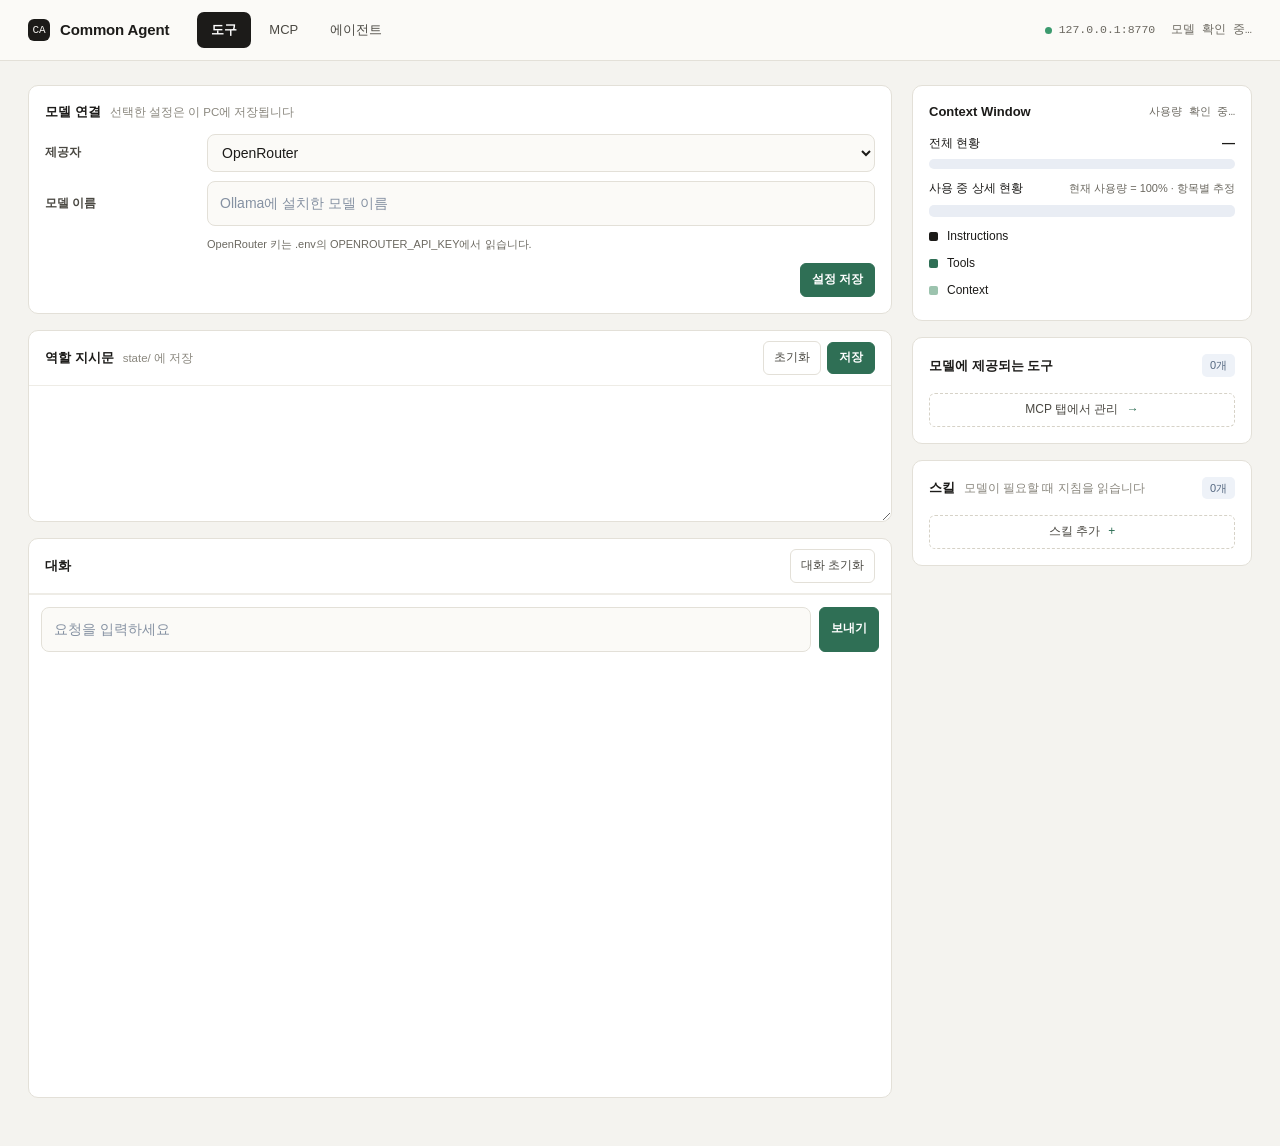
==== commit 05f1353e: "스킬 기능과 HTML 문서 스킬 추가 - skills/<이름>/SKILL.md(Claude Code 형식)를 읽어 use_skill 도구로 제공. 코드는 실행하지 않고   lab/" ====
--- a/static/index.html
+++ b/static/index.html
@@ -9,7 +9,7 @@
 <link rel="alternate icon" href="/static/favicon.ico">
 <link rel="apple-touch-icon" sizes="180x180" href="/static/apple-touch-icon.png">
 <link rel="manifest" href="/static/manifest.json">
-<link rel="stylesheet" href="/static/style.css?v=agents-grid-18">
+<link rel="stylesheet" href="/static/style.css?v=agents-grid-21">
 </head>
 <body>
 <header class="top">
@@ -84,6 +84,11 @@
       <div class="card-head"><h2>모델에 제공되는 도구</h2><span class="count" id="chipTools">0개</span></div>
       <div id="activeToolList" class="active-tool-list"></div>
       <button class="manage-link" id="goMcp">MCP 탭에서 관리 <span aria-hidden="true">→</span></button>
+    </section>
+    <section class="card skills-card">
+      <div class="card-head"><div><h2>스킬</h2><span class="subtle">모델이 필요할 때 지침을 읽습니다</span></div><span class="count" id="chipSkills">0개</span></div>
+      <div id="skillList" class="skill-list"></div>
+      <button class="manage-link" id="addSkill" type="button">스킬 추가 <span aria-hidden="true">+</span></button>
     </section>
   </aside>
 </main>
@@ -184,6 +189,24 @@
   </section>
 </main>
 
-<script src="/static/app.js?v=tab-layout-reset-15"></script>
+<dialog id="skillDialog" aria-labelledby="skillDialogTitle">
+  <div class="card-head"><div><h2 id="skillDialogTitle">스킬</h2><span class="subtle">저장하면 다음 요청부터 적용됩니다</span></div>
+    <div class="head-actions"><button class="ghost" id="deleteSkill" type="button">삭제</button><button class="primary compact" id="saveSkill" type="button">저장</button><button class="ghost" id="closeSkill" type="button">닫기</button></div></div>
+  <details class="skill-import" id="skillImport">
+    <summary>SKILL.md를 붙여 넣어 채우기</summary>
+    <textarea id="skillImportText" rows="6" spellcheck="false" placeholder="---&#10;name: my-skill&#10;description: 언제 쓰는지&#10;---&#10;&#10;# 지침 …"></textarea>
+    <div class="skill-import-bar"><span id="skillImportNote" class="meta" aria-live="polite"></span><button class="ghost compact" id="skillImportRun" type="button">아래 칸에 채우기</button></div>
+  </details>
+  <div class="skill-form">
+    <label for="skillName">이름</label><input id="skillName" type="text" maxlength="40" autocomplete="off" placeholder="예: report-style (영문 소문자·숫자·-·_)">
+    <label for="skillDesc">설명</label><input id="skillDesc" type="text" maxlength="300" autocomplete="off" placeholder="언제 쓰는 스킬인지. 모델이 이 설명을 보고 읽을지 정합니다">
+    <label>쓸 도구</label><div id="skillTools" class="skill-tools"></div>
+    <label for="skillBody">지침</label><textarea id="skillBody" rows="14" maxlength="20000" spellcheck="false" placeholder="모델이 따를 지침을 씁니다"></textarea>
+  </div>
+  <p class="hint role-prompt-hint">스킬은 글과 도구 이름만 담고 코드를 실행하지 않습니다. 쓸 수 있는 도구는 앱에 등록된 것만 고를 수 있습니다. 설명이 구체적일수록 모델이 알맞은 때 읽습니다.</p>
+  <div id="skillNote" class="meta role-prompt-note" aria-live="polite"></div>
+</dialog>
+
+<script src="/static/app.js?v=tab-layout-reset-19"></script>
 </body>
 </html>
--- a/static/style.css
+++ b/static/style.css
@@ -611,3 +611,31 @@
 .html-src { border-top:1px solid var(--line); font-size:12px; }
 .html-src summary { cursor:pointer; padding:7px 12px; color:#6b685f; }
 .html-src pre { margin:0 !important; max-height:300px; border-radius:0 !important; }
+
+/* 스킬 카드와 편집 팝업 */
+.skill-list { display:flex; flex-direction:column; }
+.skill-row { display:block; width:100%; text-align:left; padding:9px 16px; border:0; border-top:1px solid #eeece6; background:transparent; cursor:pointer; font:inherit; color:var(--ink); }
+.skill-row:hover { background:#f6f5f1; }
+.skill-row b { display:block; font:600 12.5px Consolas,monospace; }
+.skill-row span { display:block; margin-top:2px; color:#8a877e; font-size:11.5px; line-height:1.5; }
+#skillDialog { width:min(780px, calc(100vw - 32px)); max-height:88vh; padding:0; border:1px solid var(--line); border-radius:14px; background:#fff; color:var(--ink); box-shadow:0 18px 60px rgba(0,0,0,.25); }
+#skillDialog[open] { display:flex; flex-direction:column; overflow:auto; }
+#skillDialog::backdrop { background:rgba(30,28,24,.45); }
+#skillDialog .card-head { padding:14px 16px; align-items:center; }
+#skillDialog .head-actions { flex-wrap:nowrap; }
+#skillDialog .role-prompt-hint { margin:0; padding:9px 16px; border-top:1px solid #eeece6; font-size:11.5px; }
+#skillDialog .role-prompt-note { margin:0; padding:0 16px 10px; }
+.skill-import { margin:0 16px 10px; border:1px solid var(--line); border-radius:8px; background:#fbfaf7; font-size:12.5px; }
+.skill-import summary { cursor:pointer; padding:8px 12px; color:#6b685f; }
+.skill-import textarea { display:block; width:calc(100% - 24px); margin:0 12px; box-sizing:border-box; resize:vertical; font:12px/1.5 Consolas,"Malgun Gothic",monospace; }
+.skill-import-bar { display:flex; align-items:center; gap:10px; padding:8px 12px; }
+.skill-import-bar span { flex:1; font-size:11.5px; line-height:1.5; }
+.skill-form { display:grid; grid-template-columns:auto minmax(0,1fr); gap:8px 12px; align-items:center; padding:0 16px 12px; flex:none; }
+.skill-form label { font-size:13px; font-weight:600; align-self:start; padding-top:9px; }
+.skill-form input[type=text], .skill-form textarea { width:100%; min-width:0; box-sizing:border-box; }
+.skill-form textarea { min-height:240px; resize:vertical; font:13px/1.55 Consolas,"Malgun Gothic",monospace; }
+.skill-form input[readonly] { background:#f1efe9; color:#6b685f; }
+.skill-tools { display:flex; flex-direction:column; gap:6px; }
+.skill-tool { display:flex; align-items:flex-start; gap:8px; font-weight:400 !important; font-size:12.5px !important; }
+.skill-tool code { font:12px Consolas,monospace; }
+@media (max-width:760px) { .skill-form { grid-template-columns:1fr; } #skillDialog .card-head { flex-direction:column; align-items:stretch; } }
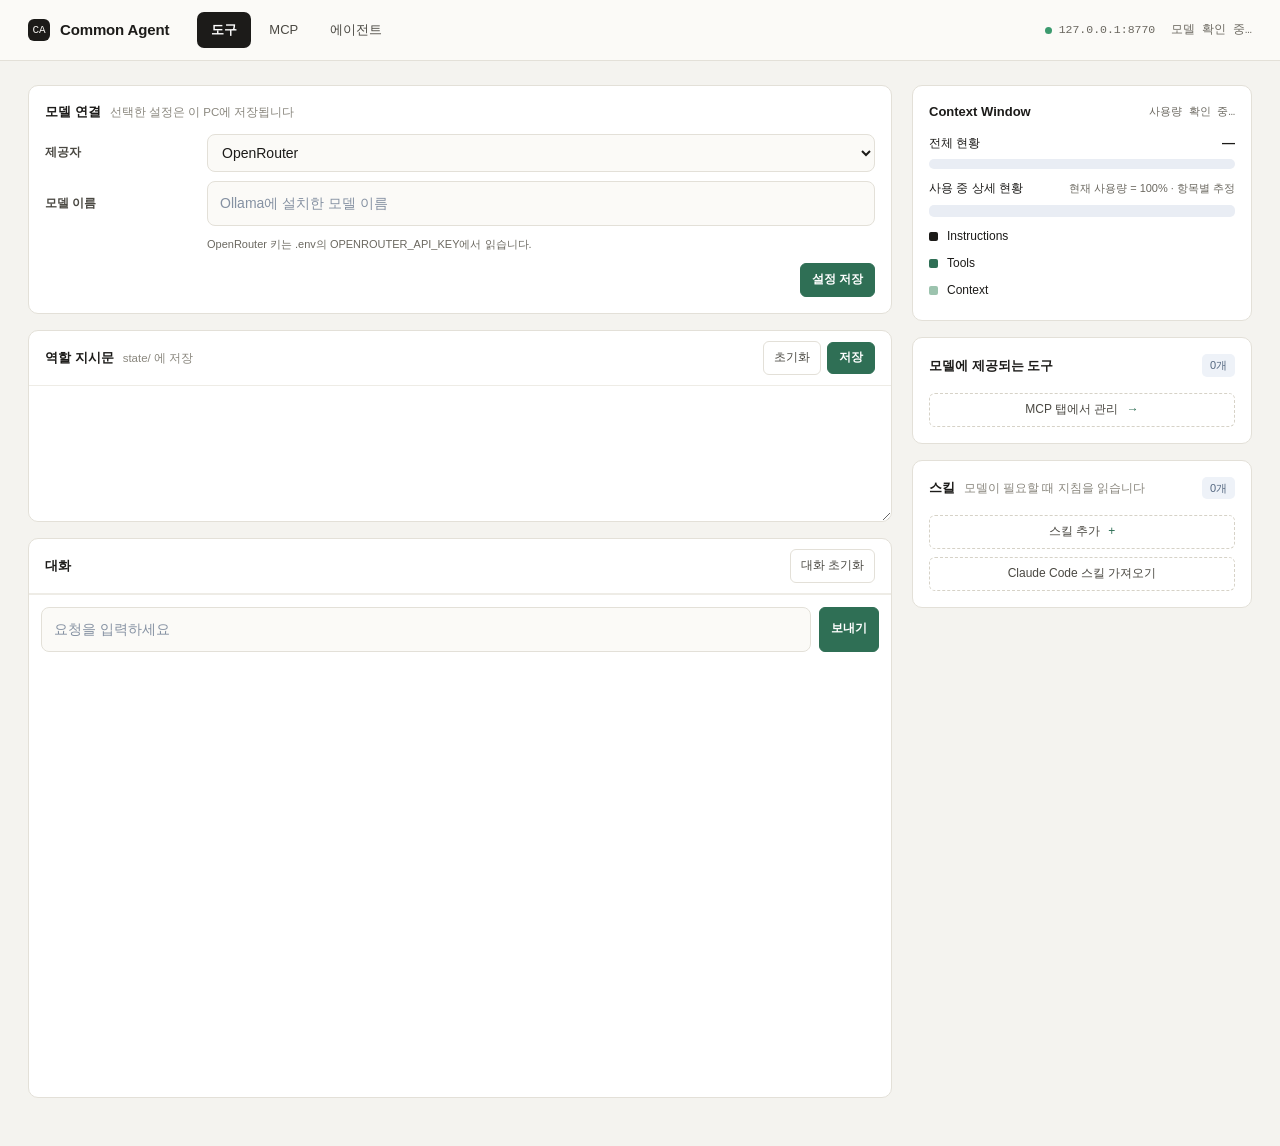
==== commit 70e47c16: "feat: Claude Code 스킬 가져오기 화면과 붙여 넣기 서버 파서 Co-Authored-By: Claude Sonnet 5.5 <noreply@anthropic.com> " ====
--- a/static/index.html
+++ b/static/index.html
@@ -89,6 +89,7 @@
       <div class="card-head"><div><h2>스킬</h2><span class="subtle">모델이 필요할 때 지침을 읽습니다</span></div><span class="count" id="chipSkills">0개</span></div>
       <div id="skillList" class="skill-list"></div>
       <button class="manage-link" id="addSkill" type="button">스킬 추가 <span aria-hidden="true">+</span></button>
+      <button class="manage-link" id="importClaudeSkills" type="button">Claude Code 스킬 가져오기</button>
     </section>
   </aside>
 </main>
@@ -199,14 +200,22 @@
   </details>
   <div class="skill-form">
     <label for="skillName">이름</label><input id="skillName" type="text" maxlength="40" autocomplete="off" placeholder="예: report-style (영문 소문자·숫자·-·_)">
-    <label for="skillDesc">설명</label><input id="skillDesc" type="text" maxlength="300" autocomplete="off" placeholder="언제 쓰는 스킬인지. 모델이 이 설명을 보고 읽을지 정합니다">
+    <label for="skillDesc">설명</label><input id="skillDesc" type="text" maxlength="500" autocomplete="off" placeholder="언제 쓰는 스킬인지. 모델이 이 설명을 보고 읽을지 정합니다">
     <label>쓸 도구</label><div id="skillTools" class="skill-tools"></div>
     <label for="skillBody">지침</label><textarea id="skillBody" rows="14" maxlength="20000" spellcheck="false" placeholder="모델이 따를 지침을 씁니다"></textarea>
   </div>
   <p class="hint role-prompt-hint">스킬은 글과 도구 이름만 담고 코드를 실행하지 않습니다. 쓸 수 있는 도구는 앱에 등록된 것만 고를 수 있습니다. 설명이 구체적일수록 모델이 알맞은 때 읽습니다.</p>
+  <p class="hint role-prompt-hint">저장하면 SKILL.md만 다시 쓰며, 앱이 지원하지 않는 머리말 항목은 사라집니다. 참고 파일은 그대로 둡니다.</p>
   <div id="skillNote" class="meta role-prompt-note" aria-live="polite"></div>
 </dialog>
 
-<script src="/static/app.js?v=tab-layout-reset-19"></script>
+<dialog id="claudeSkillDialog" aria-labelledby="claudeSkillTitle">
+  <div class="card-head"><div><h2 id="claudeSkillTitle">Claude Code 스킬 가져오기</h2><span class="subtle" id="claudeSkillDir">~/.claude/skills</span></div>
+    <div class="head-actions"><button class="ghost" id="closeClaudeSkill" type="button">닫기</button></div></div>
+  <div id="claudeSkillList" class="cs-list" aria-live="polite"></div>
+  <p class="hint role-prompt-hint">글 지침과 참고 파일(.md·.txt·.json·.csv·.yaml)만 복사합니다. scripts 폴더 등 코드는 가져오지 않고 실행하지도 않습니다. Claude Code 전용 내용은 이 앱에서 동작하지 않을 수 있습니다.</p>
+</dialog>
+
+<script src="/static/app.js?v=state-busy-22"></script>
 </body>
 </html>
--- a/static/style.css
+++ b/static/style.css
@@ -639,3 +639,24 @@
 .skill-tool { display:flex; align-items:flex-start; gap:8px; font-weight:400 !important; font-size:12.5px !important; }
 .skill-tool code { font:12px Consolas,monospace; }
 @media (max-width:760px) { .skill-form { grid-template-columns:1fr; } #skillDialog .card-head { flex-direction:column; align-items:stretch; } }
+.skill-badges { display:flex; flex-wrap:wrap; gap:4px; margin-top:3px; font-style:normal; }
+.skill-badge { display:inline-block; padding:1px 7px; border-radius:5px; background:#eef2f8; color:#556880; font-size:11px; font-weight:500; overflow-wrap:anywhere; }
+.skill-badge.warn { background:#fdf0d8; color:#8a5a00; }
+#claudeSkillDialog { width:min(780px, calc(100vw - 32px)); max-height:88vh; padding:0; border:1px solid var(--line); border-radius:14px; background:#fff; color:var(--ink); box-shadow:0 18px 60px rgba(0,0,0,.25); }
+#claudeSkillDialog[open] { display:flex; flex-direction:column; overflow:auto; }
+#claudeSkillDialog::backdrop { background:rgba(30,28,24,.45); }
+#claudeSkillDialog .card-head { padding:14px 16px; align-items:center; }
+#claudeSkillDialog .role-prompt-hint { margin:0; padding:9px 16px; border-top:1px solid #eeece6; font-size:11.5px; }
+.cs-row { padding:10px 16px; border-top:1px solid #eeece6; }
+.cs-top { display:flex; align-items:flex-start; gap:10px; }
+.cs-main { flex:1; min-width:0; }
+.cs-main b { font:600 12.5px Consolas,monospace; margin-right:6px; overflow-wrap:anywhere; }
+.cs-main span { display:block; margin-top:2px; color:#8a877e; font-size:11.5px; line-height:1.5; overflow-wrap:anywhere; }
+.cs-go { flex:none; }
+.cs-go.danger { border-color:var(--warn); color:var(--warn); }
+.cs-row.bad .cs-main { opacity:.7; }
+.cs-reason, .cs-warn { margin-top:6px; font-size:11.5px; color:var(--warn); line-height:1.5; }
+.cs-skipped { margin-top:6px; font-size:11.5px; color:#8a877e; line-height:1.7; overflow-wrap:anywhere; }
+.cs-skipped code { font:11px Consolas,monospace; background:#f1efe9; padding:0 4px; border-radius:3px; }
+.cs-done { margin-top:6px; font-size:11.5px; color:#0f7b6c; }
+@media (max-width:760px) { .cs-top { flex-direction:column; } .cs-go { align-self:stretch; } }
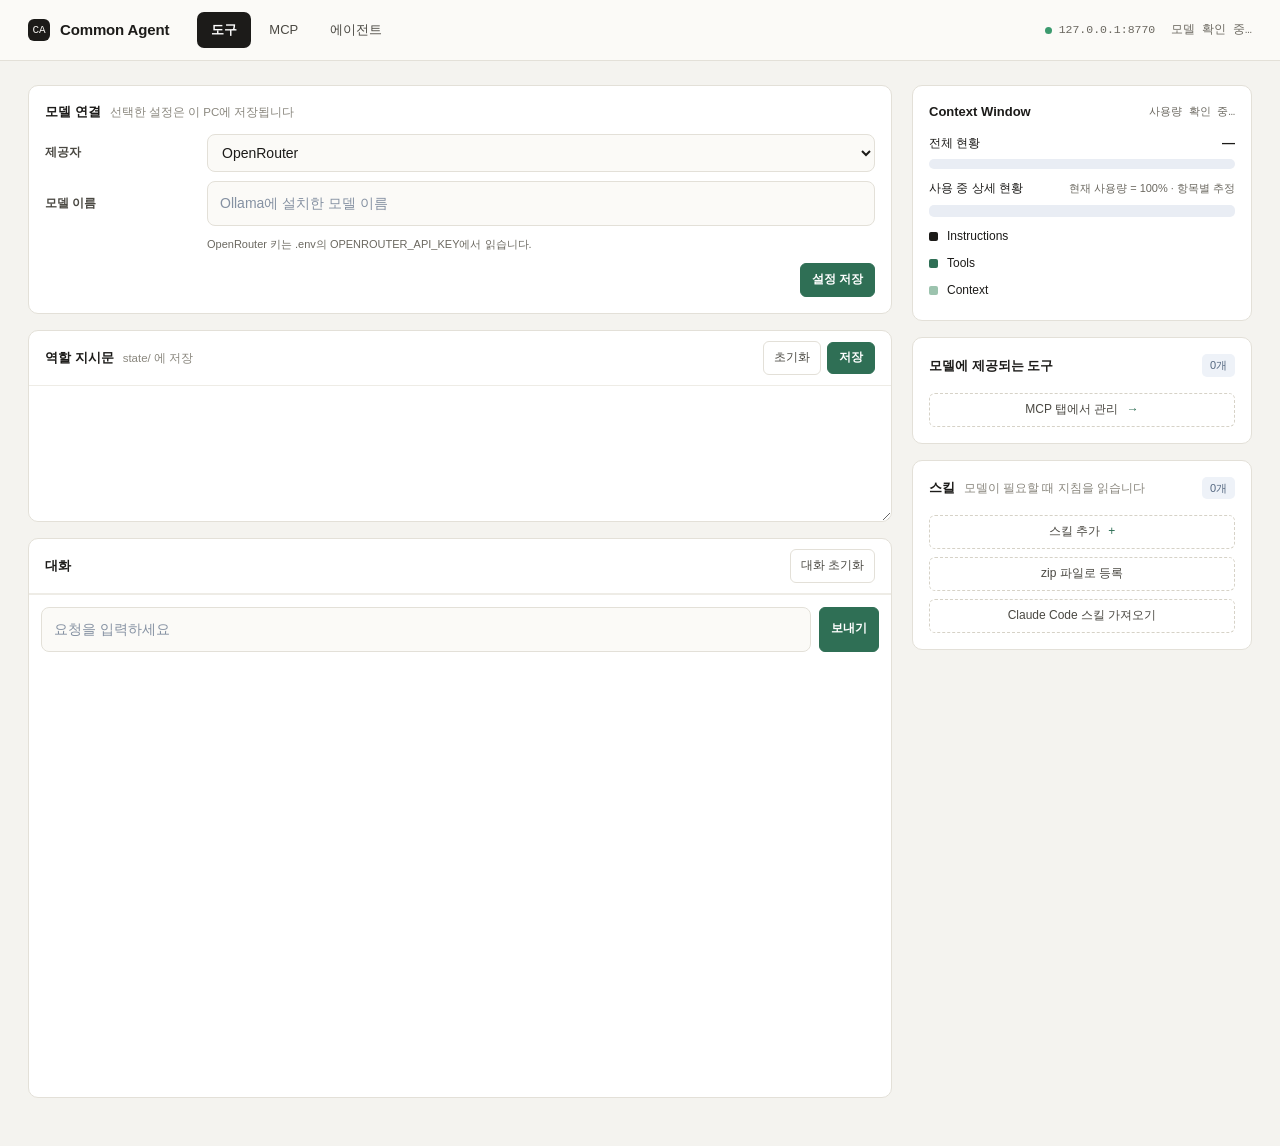
==== commit 8c1a09a0: "feat: 연구 시작 시 스킬 선택, zip 스킬 등록, research-report 스킬 - 에이전트 탭 연구 요청에 스킬 체크박스 행 추가, /api/research가 skil" ====
--- a/static/index.html
+++ b/static/index.html
@@ -9,7 +9,7 @@
 <link rel="alternate icon" href="/static/favicon.ico">
 <link rel="apple-touch-icon" sizes="180x180" href="/static/apple-touch-icon.png">
 <link rel="manifest" href="/static/manifest.json">
-<link rel="stylesheet" href="/static/style.css?v=agents-grid-21">
+<link rel="stylesheet" href="/static/style.css?v=agents-grid-24">
 </head>
 <body>
 <header class="top">
@@ -89,6 +89,9 @@
       <div class="card-head"><div><h2>스킬</h2><span class="subtle">모델이 필요할 때 지침을 읽습니다</span></div><span class="count" id="chipSkills">0개</span></div>
       <div id="skillList" class="skill-list"></div>
       <button class="manage-link" id="addSkill" type="button">스킬 추가 <span aria-hidden="true">+</span></button>
+      <button class="manage-link" id="uploadSkillZip" type="button">zip 파일로 등록</button>
+      <input type="file" id="skillZipInput" accept=".zip,application/zip" hidden>
+      <div id="skillZipNote" class="meta skill-zip-note" aria-live="polite"></div>
       <button class="manage-link" id="importClaudeSkills" type="button">Claude Code 스킬 가져오기</button>
     </section>
   </aside>
@@ -167,6 +170,7 @@
     <section class="card research-card" id="requestCard">
       <div class="card-head"><div><h2>연구 요청</h2><span class="subtle">연구책임자에게 요청</span></div></div>
       <label class="sr-only" for="question">연구 요청</label><textarea id="question" rows="5" placeholder="연구 질문과 조건을 입력하세요"></textarea>
+      <div class="research-skills" id="researchSkills" hidden><span class="research-skills-label">사용할 스킬</span><span id="researchSkillBoxes"></span></div>
       <div class="runrow"><button class="primary" id="startResearch">연구 시작</button><button class="stop" id="stopResearch" disabled>중지</button></div><div id="researchNote" class="meta" aria-live="polite"></div>
     </section>
     <section class="card prompt-card" id="rolePromptCard">
@@ -216,6 +220,6 @@
   <p class="hint role-prompt-hint">글 지침과 참고 파일(.md·.txt·.json·.csv·.yaml)만 복사합니다. scripts 폴더 등 코드는 가져오지 않고 실행하지도 않습니다. Claude Code 전용 내용은 이 앱에서 동작하지 않을 수 있습니다.</p>
 </dialog>
 
-<script src="/static/app.js?v=state-busy-22"></script>
+<script src="/static/app.js?v=state-busy-25"></script>
 </body>
 </html>
--- a/static/style.css
+++ b/static/style.css
@@ -660,3 +660,15 @@
 .cs-skipped code { font:11px Consolas,monospace; background:#f1efe9; padding:0 4px; border-radius:3px; }
 .cs-done { margin-top:6px; font-size:11.5px; color:#0f7b6c; }
 @media (max-width:760px) { .cs-top { flex-direction:column; } .cs-go { align-self:stretch; } }
+
+.research-skills { display:flex; align-items:baseline; flex-wrap:wrap; gap:6px 14px; margin-top:10px; font-size:12.5px; }
+.research-skills[hidden] { display:none; }
+.research-skills-label { color:#4a4842; font-size:11.5px; font-weight:600; }
+#researchSkillBoxes { display:flex; flex-wrap:wrap; gap:6px 14px; }
+#researchSkillBoxes .skill-tool { align-items:center; gap:5px; cursor:pointer; }
+
+.skill-zip-note { margin:6px 0 2px; font-size:11.5px; line-height:1.6; }
+.skill-zip-note:empty { display:none; }
+.skill-zip-note.warn { color:var(--warn); }
+.skill-zip-note button { margin-left:6px; }
+.skill-zip-note .danger { border-color:var(--warn); color:var(--warn); }
